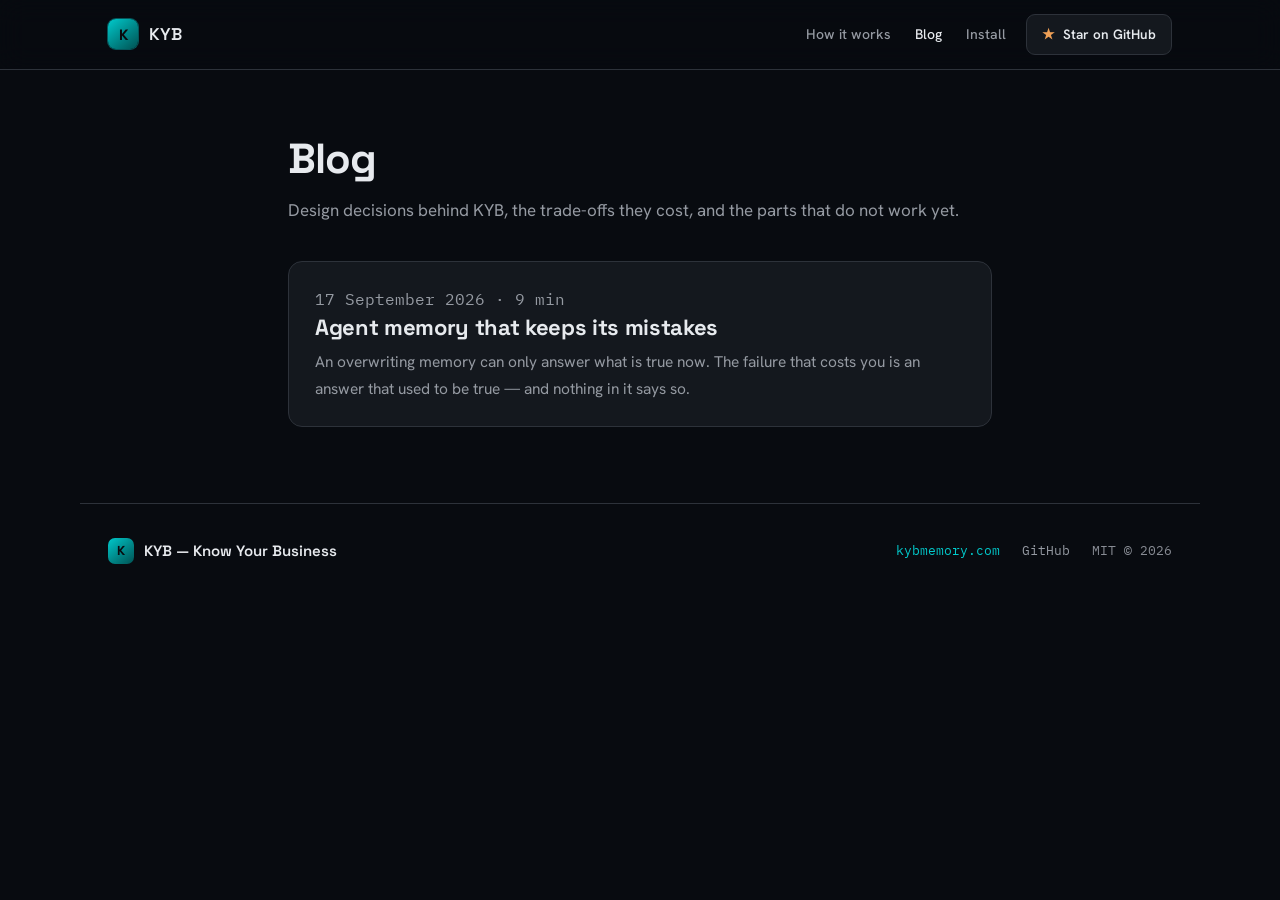
==== docs/blog/index.html @ 5e32c26c "site: add the blog, and validate every published page Adds /blog/ and its first post, "Agent memory " ====
<!DOCTYPE html>
<html lang="en">
<head>
<meta charset="utf-8">
<meta name="viewport" content="width=device-width, initial-scale=1">
<title>Blog — KYB</title>
<meta name="description" content="Notes on building shared memory for fleets of AI agents: design decisions, trade-offs and what does not work yet.">
<link rel="canonical" href="https://kybmemory.com/blog/">
<meta name="robots" content="index, follow, max-image-preview:large">
<meta name="theme-color" content="#131720">
<meta name="author" content="KYB">

<meta property="og:type" content="website">
<meta property="og:site_name" content="KYB — Know Your Business">
<meta property="og:title" content="KYB Blog">
<meta property="og:description" content="Notes on building shared memory for fleets of AI agents: design decisions, trade-offs and what does not work yet.">
<meta property="og:url" content="https://kybmemory.com/blog/">
<meta property="og:image" content="https://kybmemory.com/og.png">
<meta property="og:image:width" content="1200">
<meta property="og:image:height" content="630">
<meta property="og:image:alt" content="KYB — git-backed shared memory and incident tracker for AI agent fleets">
<meta name="twitter:card" content="summary_large_image">
<meta name="twitter:title" content="KYB Blog">
<meta name="twitter:description" content="Notes on building shared memory for fleets of AI agents.">
<meta name="twitter:image" content="https://kybmemory.com/og.png">

<link rel="icon" href="/favicon.svg" type="image/svg+xml">
<link rel="apple-touch-icon" href="/favicon.svg">

<link rel="preconnect" href="https://fonts.googleapis.com">
<link rel="preconnect" href="https://fonts.gstatic.com" crossorigin>
<link rel="stylesheet" href="https://fonts.googleapis.com/css2?family=Space+Grotesk:wght@400;500;600;700&amp;family=Hanken+Grotesk:wght@400;500;600;700&amp;family=IBM+Plex+Mono:wght@400;500;600&amp;display=swap">

<script type="application/ld+json">
{"@context":"https://schema.org","@type":"Blog","name":"KYB Blog","url":"https://kybmemory.com/blog/","description":"Notes on building shared memory for fleets of AI agents: design decisions, trade-offs and what does not work yet.","inLanguage":"en","blogPost":[{"@type":"BlogPosting","headline":"Agent memory that keeps its mistakes","url":"https://kybmemory.com/blog/agent-memory-that-keeps-its-mistakes/","datePublished":"2026-09-17"}]}
</script>

<style>
  * { box-sizing: border-box; }
  html, body { margin: 0; padding: 0; }
  body {
    --bg: oklch(0.148 0.012 260);
    --bg2: oklch(0.185 0.014 260);
    --panel: oklch(0.207 0.014 260);
    --border: oklch(0.315 0.016 260);
    --text: oklch(0.935 0.006 260);
    --muted: oklch(0.685 0.013 260);
    --faint: oklch(0.64 0.012 260);
    --accent: oklch(0.76 0.132 196);
    --accent-dim: oklch(0.40 0.07 196);
    --incident: oklch(0.77 0.13 62);
    background: var(--bg);
    color: var(--text);
    font-family: 'Hanken Grotesk', -apple-system, BlinkMacSystemFont, 'Segoe UI', sans-serif;
    font-size: 17px;
    line-height: 1.7;
    -webkit-font-smoothing: antialiased;
  }
  a { color: var(--accent); text-decoration: none; }
  a:hover { text-decoration: underline; }
  h1 { font-family: 'Space Grotesk', sans-serif; letter-spacing: -0.02em; font-size: clamp(30px, 4.6vw, 42px); margin: 0 0 12px; line-height: 1.2; }
  .wrap { max-width: 760px; margin: 0 auto; padding: 0 28px; }
  .post { display: block; background: var(--panel); border: 1px solid var(--border); border-radius: 14px; padding: 24px 26px; margin: 0 0 16px; color: var(--text); }
  .post:hover { text-decoration: none; border-color: var(--accent-dim); }
  .post h2 { font-family: 'Space Grotesk', sans-serif; font-size: 22px; letter-spacing: -0.015em; margin: 0 0 8px; line-height: 1.3; }
  .post p { margin: 0; color: var(--muted); font-size: 15.5px; }
  .meta { font-family: 'IBM Plex Mono', monospace; font-size: 12.5px; color: var(--faint); margin: 0 0 10px; }
</style>
</head>
<body>
<div id="top">

  <nav aria-label="Primary" style="position: sticky; top: 0; z-index: 50; backdrop-filter: blur(14px); background: oklch(0.148 0.012 260 / 0.72); border-bottom: 1px solid var(--border);">
    <div style="max-width: 1120px; margin: 0 auto; padding: 14px 28px; display: flex; align-items: center; gap: 20px;">
      <a href="/" style="display: flex; align-items: center; gap: 11px; color: var(--text);">
        <span style="width: 30px; height: 30px; border-radius: 8px; background: linear-gradient(140deg, var(--accent), var(--accent-dim)); display: grid; place-items: center; font-family: 'Space Grotesk'; font-weight: 700; font-size: 15px; color: oklch(0.15 0.01 260); box-shadow: 0 0 0 1px oklch(0.76 0.132 196 / 0.4);">K</span>
        <span style="font-family: 'Space Grotesk'; font-weight: 600; font-size: 17px; letter-spacing: -0.01em;">KYB</span>
      </a>
      <div style="flex: 1;"></div>
      <div style="display: flex; align-items: center; gap: 24px; font-size: 14px; font-weight: 500;">
        <a href="/#how" style="color: var(--muted);">How it works</a>
        <a href="/blog/" style="color: var(--text);">Blog</a>
        <a href="/#install" style="color: var(--muted);">Install</a>
      </div>
      <a href="https://github.com/alex09x/kyb" style="display: inline-flex; align-items: center; gap: 8px; padding: 8px 15px; border-radius: 9px; background: var(--panel); border: 1px solid var(--border); color: var(--text); font-size: 13.5px; font-weight: 600;">
        <span style="color: var(--incident);">★</span> Star on GitHub
      </a>
    </div>
  </nav>

  <main class="wrap" style="padding-top: 64px; padding-bottom: 20px;">
    <h1>Blog</h1>
    <p style="color: var(--muted); margin: 0 0 36px;">Design decisions behind KYB, the trade-offs they
    cost, and the parts that do not work yet.</p>

    <a class="post" href="/blog/agent-memory-that-keeps-its-mistakes/">
      <p class="meta"><time datetime="2026-09-17">17 September 2026</time> · 9 min</p>
      <h2>Agent memory that keeps its mistakes</h2>
      <p>An overwriting memory can only answer what is true now. The failure that costs you is an
      answer that used to be true — and nothing in it says so.</p>
    </a>
  </main>

  <footer style="max-width: 1120px; margin: 40px auto 0; padding: 34px 28px 60px; border-top: 1px solid var(--border); display: flex; flex-wrap: wrap; gap: 20px; align-items: center;">
    <div style="display: flex; align-items: center; gap: 10px;">
      <span style="width: 26px; height: 26px; border-radius: 7px; background: linear-gradient(140deg, var(--accent), var(--accent-dim)); display: grid; place-items: center; font-family: 'Space Grotesk'; font-weight: 700; font-size: 13px; color: oklch(0.15 0.01 260);">K</span>
      <span style="font-family: 'Space Grotesk'; font-weight: 600; font-size: 15px;">KYB — Know Your Business</span>
    </div>
    <div style="flex: 1;"></div>
    <div style="display: flex; flex-wrap: wrap; gap: 22px; font-family: 'IBM Plex Mono'; font-size: 13px; align-items: center;">
      <a href="https://kybmemory.com" style="color: var(--accent);">kybmemory.com</a>
      <a href="https://github.com/alex09x/kyb" style="color: var(--muted);">GitHub</a>
      <span style="color: var(--faint);">MIT © 2026</span>
    </div>
  </footer>

</div>
</body>
</html>
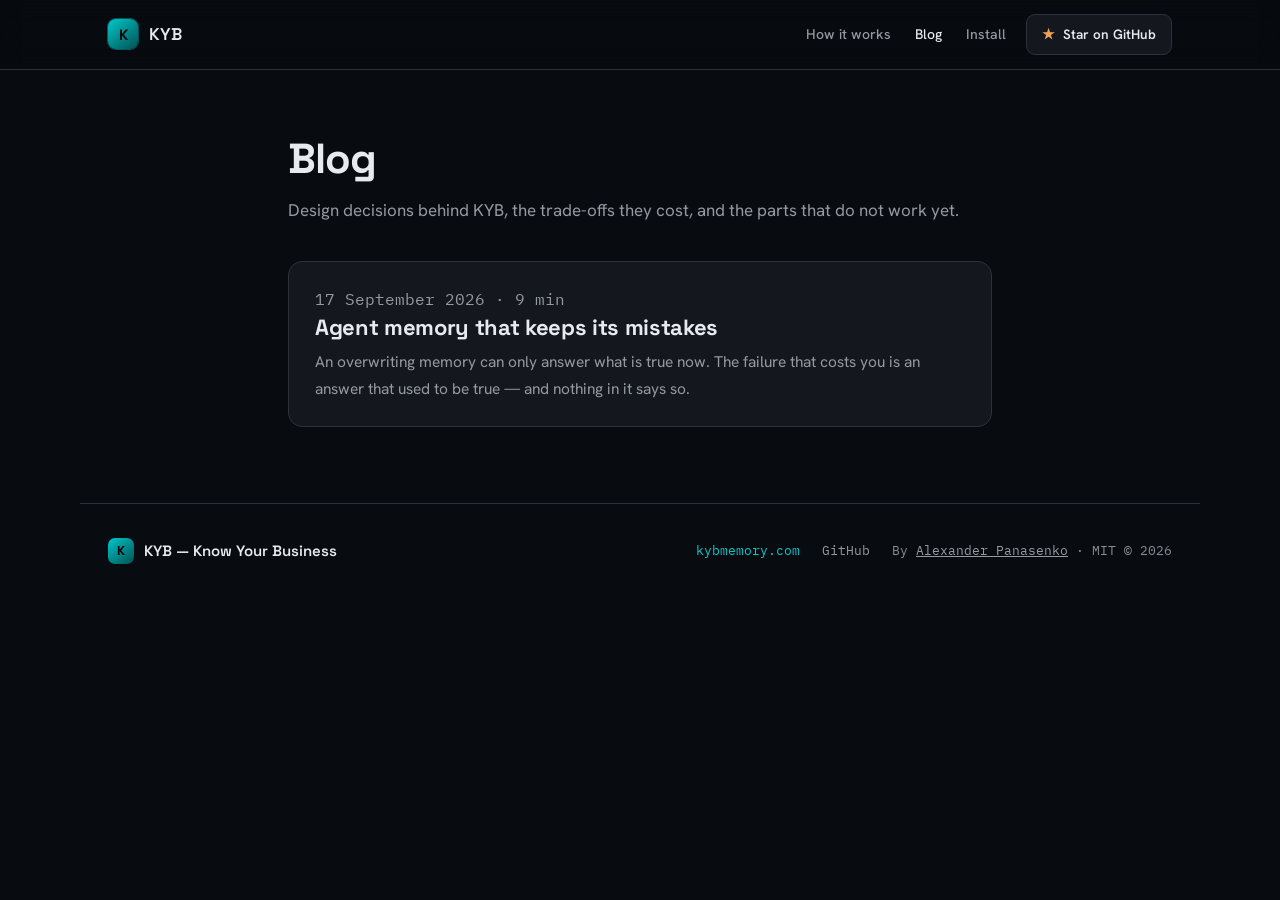
==== commit f9921a67: "site: repair analytics CSP, update release metadata, MCP support, citation and author attribution" ====
--- a/docs/blog/index.html
+++ b/docs/blog/index.html
@@ -8,7 +8,7 @@
 <link rel="canonical" href="https://kybmemory.com/blog/">
 <meta name="robots" content="index, follow, max-image-preview:large">
 <meta name="theme-color" content="#131720">
-<meta name="author" content="KYB">
+<meta name="author" content="Alexander Panasenko">
 
 <meta property="og:type" content="website">
 <meta property="og:site_name" content="KYB — Know Your Business">
@@ -32,7 +32,7 @@
 <link rel="stylesheet" href="https://fonts.googleapis.com/css2?family=Space+Grotesk:wght@400;500;600;700&amp;family=Hanken+Grotesk:wght@400;500;600;700&amp;family=IBM+Plex+Mono:wght@400;500;600&amp;display=swap">
 
 <script type="application/ld+json">
-{"@context":"https://schema.org","@type":"Blog","name":"KYB Blog","url":"https://kybmemory.com/blog/","description":"Notes on building shared memory for fleets of AI agents: design decisions, trade-offs and what does not work yet.","inLanguage":"en","blogPost":[{"@type":"BlogPosting","headline":"Agent memory that keeps its mistakes","url":"https://kybmemory.com/blog/agent-memory-that-keeps-its-mistakes/","datePublished":"2026-09-17"}]}
+{"@context":"https://schema.org","@type":"Blog","name":"KYB Blog","url":"https://kybmemory.com/blog/","description":"Notes on building shared memory for fleets of AI agents: design decisions, trade-offs and what does not work yet.","inLanguage":"en","author":{"@type":"Person","name":"Alexander Panasenko","url":"https://prod.codes/about/"},"blogPost":[{"@type":"BlogPosting","headline":"Agent memory that keeps its mistakes","url":"https://kybmemory.com/blog/agent-memory-that-keeps-its-mistakes/","datePublished":"2026-09-17"}]}
 </script>
 
 <style>
@@ -110,7 +110,7 @@
     <div style="display: flex; flex-wrap: wrap; gap: 22px; font-family: 'IBM Plex Mono'; font-size: 13px; align-items: center;">
       <a href="https://kybmemory.com" style="color: var(--accent);">kybmemory.com</a>
       <a href="https://github.com/alex09x/kyb" style="color: var(--muted);">GitHub</a>
-      <span style="color: var(--faint);">MIT © 2026</span>
+      <span style="color: var(--faint);">By <a href="https://prod.codes/about/" style="color: var(--muted); text-decoration: underline;">Alexander Panasenko</a> · MIT © 2026</span>
     </div>
   </footer>
 
